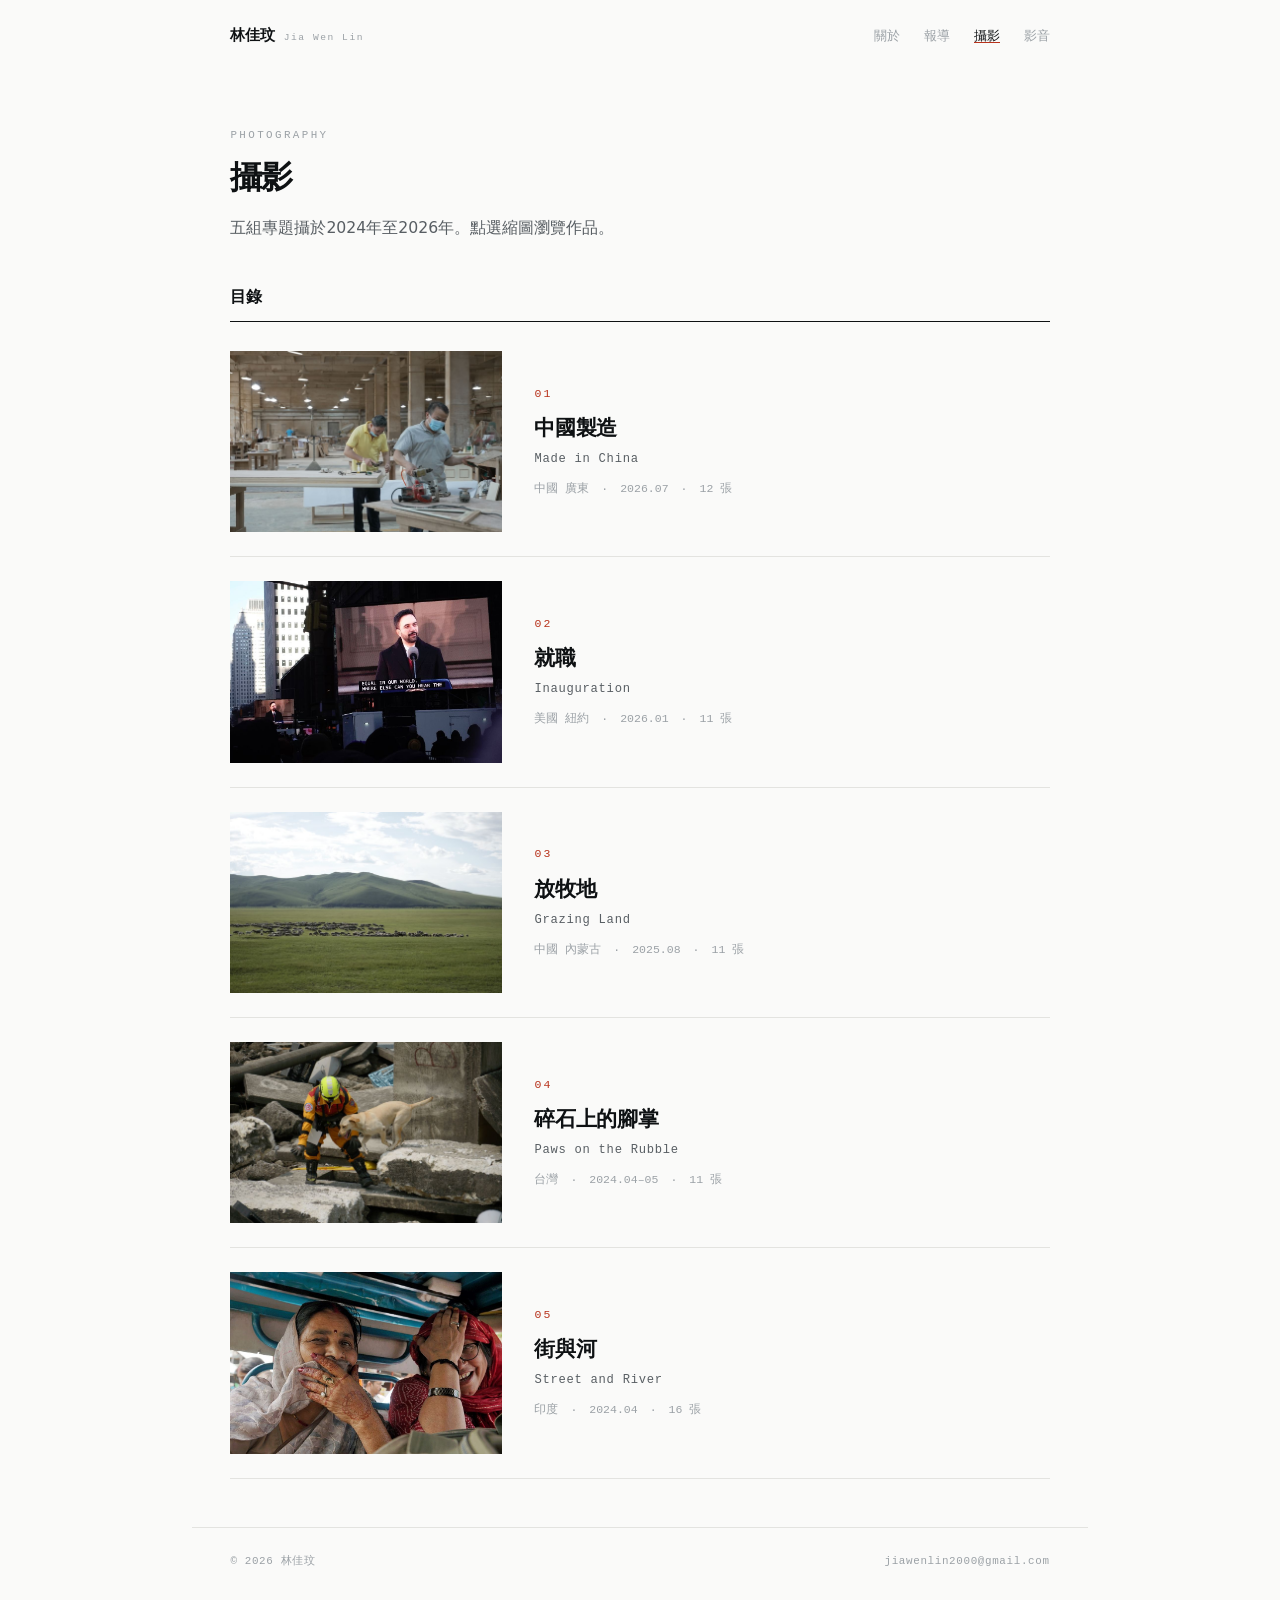
==== photography.html @ 22633266 "Add files via upload" ====
<!doctype html>
<html lang="zh-Hant">
<head>
<meta charset="utf-8">
<meta name="viewport" content="width=device-width,initial-scale=1">
<title>攝影｜林佳玟</title>
<meta name="description" content="林佳玟平面攝影作品集：五組紀實專題，攝於 2024 年至 2026 年。">
<link rel="stylesheet" href="assets/style.css">
</head>
<body>
<a class="skip" href="#main">跳到主要內容</a>

<nav class="nav">
  <a class="brand" href="index.html">林佳玟<span>Jia Wen Lin</span></a>
  <ul>
    <li><a href="index.html">關於</a></li>
    <li><a href="reporting.html">報導</a></li>
    <li><a href="photography.html" aria-current="page">攝影</a></li>
    <li><a href="video.html">影音</a></li>
  </ul>
</nav>

<main id="main" class="wrap">
  <header class="card">
    <p class="role">Photography</p>
    <h1 class="sub-page">攝影</h1>
    <p class="say narrow">五組專題攝於2024年至2026年。點選縮圖瀏覽作品。</p>
  </header>

  <div class="bar"><h2>目錄</h2></div>

  <div class="list">
    <a class="entry" href="reader.html?s=1">
      <span class="th"><img src="assets/img/01-02.jpg" alt="中國製造專題照片" loading="lazy" width="1100" height="825"></span>
      <span><span class="no">01</span><h3>中國製造</h3><span class="en">Made in China</span>
        <span class="mt">中國 廣東　·　2026.07　·　12 張</span></span>
    </a>
    <a class="entry" href="reader.html?s=2">
      <span class="th"><img src="assets/img/02-01.jpg" alt="就職專題照片" loading="lazy" width="1100" height="619"></span>
      <span><span class="no">02</span><h3>就職</h3><span class="en">Inauguration</span>
        <span class="mt">美國 紐約　·　2026.01　·　11 張</span></span>
    </a>
    <a class="entry" href="reader.html?s=3">
      <span class="th"><img src="assets/img/03-01.jpg" alt="放牧地專題照片" loading="lazy" width="1100" height="733"></span>
      <span><span class="no">03</span><h3>放牧地</h3><span class="en">Grazing Land</span>
        <span class="mt">中國 內蒙古　·　2025.08　·　11 張</span></span>
    </a>
    <a class="entry" href="reader.html?s=4">
      <span class="th"><img src="assets/img/04-02.jpg" alt="碎石上的腳掌專題照片" loading="lazy" width="1100" height="733"></span>
      <span><span class="no">04</span><h3>碎石上的腳掌</h3><span class="en">Paws on the Rubble</span>
        <span class="mt">台灣　·　2024.04–05　·　11 張</span></span>
    </a>
    <a class="entry" href="reader.html?s=5">
      <span class="th"><img src="assets/img/05-08.jpg" alt="街與河專題照片" loading="lazy" width="1100" height="619"></span>
      <span><span class="no">05</span><h3>街與河</h3><span class="en">Street and River</span>
        <span class="mt">印度　·　2024.04　·　16 張</span></span>
    </a>
  </div>
</main>

<footer class="foot">
  <span>© 2026 林佳玟</span>
  <a class="r" href="mailto:jiawenlin2000@gmail.com">jiawenlin2000@gmail.com</a>
</footer>
</body>
</html>
---- assets/style.css ----
/* ══════════════════════════════════════════════════════════
   林佳玟 個人網站｜全站樣式
   配色與字體沿用《平面攝影作品集》PDF
   磚紅只用在三處：系列編號、獎項標記、當前導覽項底線
   ══════════════════════════════════════════════════════════ */

:root{
  --paper:#FAFAF9; --ink:#0E1113; --ink2:#585E63; --ink3:#9BA1A6;
  --rule:#E3E3E0; --mark:#B8331C; --stage:#EDECE9;
  --mono:ui-monospace,SFMono-Regular,Menlo,"Roboto Mono",monospace;
  --sans:"PingFang TC","Noto Sans TC","Hiragino Sans TC","Microsoft JhengHei",system-ui,sans-serif;
}
@media (prefers-color-scheme:dark){
  :root:not([data-theme="light"]){
    --paper:#0C0D0E; --ink:#F0F0EE; --ink2:#A7ADB2; --ink3:#6E747A;
    --rule:#24262A; --mark:#E0664C; --stage:#161819;
  }
}
:root[data-theme="dark"]{
  --paper:#0C0D0E; --ink:#F0F0EE; --ink2:#A7ADB2; --ink3:#6E747A;
  --rule:#24262A; --mark:#E0664C; --stage:#161819;
}

*{box-sizing:border-box;}
html{-webkit-text-size-adjust:100%;}
body{
  margin:0;background:var(--paper);color:var(--ink);
  font-family:var(--sans);line-height:1.8;
  -webkit-font-smoothing:antialiased;text-rendering:optimizeLegibility;
}
img{display:block;max-width:100%;}
a{color:inherit;text-decoration:none;}
:focus-visible{outline:2px solid var(--mark);outline-offset:2px;}

.wrap{max-width:56rem;margin:0 auto;padding:0 2.4rem;}
.skip{position:absolute;left:-9999px;}
.skip:focus{left:1rem;top:1rem;background:var(--paper);padding:.5rem .8rem;
  border:1px solid var(--ink);z-index:50;}

/* ── 導覽 ─────────────────────────────────── */
.nav{display:flex;align-items:baseline;width:100%;max-width:56rem;margin:0 auto;padding:1.4rem 2.4rem;}
.nav.wide{max-width:72rem;}
.nav .brand{font-weight:700;font-size:.92rem;letter-spacing:-.01em;}
.nav .brand span{font-family:var(--mono);font-size:.6rem;font-weight:400;
  letter-spacing:.16em;color:var(--ink3);margin-left:.55rem;}
.nav ul{display:flex;gap:1.5rem;list-style:none;margin:0 0 0 auto;padding:0;
  font-size:.84rem;color:var(--ink3);}
.nav a:hover{color:var(--ink);}
.nav [aria-current="page"]{color:var(--ink);box-shadow:inset 0 -1px 0 var(--mark);}

/* ── 頁首名片 ─────────────────────────────── */
.card{padding:3.4rem 0 2.4rem;}
.card .role{font-family:var(--mono);font-size:.68rem;letter-spacing:.22em;
  text-transform:uppercase;color:var(--ink3);margin:0 0 .9rem;}
.card h1{font-size:clamp(2.2rem,5.4vw,3rem);font-weight:800;
  letter-spacing:-.03em;line-height:1.1;margin:0 0 1.1rem;}
.card .en-name{font-family:var(--mono);font-size:.74rem;font-weight:400;
  letter-spacing:.2em;text-transform:uppercase;color:var(--ink3);
  margin-left:.9rem;white-space:nowrap;}
.card h1.sub-page{font-size:2rem;}
.card .say{max-width:32rem;font-size:.98rem;color:var(--ink2);line-height:2.05;margin:0;}
.card .say.narrow{max-width:26rem;}
.card .ct{font-family:var(--mono);font-size:.74rem;letter-spacing:.06em;
  color:var(--ink2);margin:1.4rem 0 0;}
.card .ct a{margin-right:1.8rem;}
.card .ct a:hover{color:var(--ink);box-shadow:inset 0 -1px 0 var(--rule);}

/* ── 抬頭：文字壓在墨黑實線上（全站唯一一種） ── */
.bar{display:flex;align-items:baseline;gap:1rem;
  padding-bottom:.6rem;border-bottom:1px solid var(--ink);margin:0 0 .3rem;}
.bar.grp{margin-top:2.4rem;}
.bar h2{font-size:1rem;font-weight:800;margin:0;letter-spacing:-.01em;}
.bar .sub{font-family:var(--mono);font-size:.7rem;color:var(--ink3);letter-spacing:.06em;}

/* ── 兩欄資料列（經歷／獎項） ───────────────── */
.blk{margin:0 0 2.4rem;}
.blk .row{display:grid;grid-template-columns:9rem 1fr;gap:0 1.4rem;
  padding:.75rem 0;border-bottom:1px solid var(--rule);align-items:baseline;}
.blk .row:last-child{border-bottom:none;}
.blk .when{font-family:var(--mono);font-size:.68rem;color:var(--ink3);
  font-variant-numeric:tabular-nums;}
.blk .what{font-size:.9rem;line-height:1.7;}
.blk .what small{display:block;font-size:.74rem;color:var(--ink2);
  font-family:var(--mono);margin-top:.1rem;}
.blk .what a:hover{text-decoration:underline;
  text-underline-offset:.25em;text-decoration-thickness:1px;}

/* ── 作品表（報導／影音） ─────────────────── */
.works{margin:0 0 1rem;}
.work{display:grid;grid-template-columns:3.6rem 1fr 10.5rem 1.2rem;
  gap:0 1.1rem;padding:.85rem 0;border-bottom:1px solid var(--rule);align-items:baseline;}
.works .work:last-child{border-bottom:none;}
.work .yr{font-family:var(--mono);font-size:.7rem;color:var(--ink3);
  font-variant-numeric:tabular-nums;}
.work .ti{font-size:.92rem;font-weight:600;line-height:1.6;}
/* 底線貼合文字長度，不會撐滿整欄；.aw 是 inline-block，不會被連帶畫線 */
.work a.ti:hover,.vwork:hover .ti{text-decoration:underline;
  text-underline-offset:.3em;text-decoration-thickness:1px;}
.work .aw{display:inline-block;font-family:var(--mono);font-size:.6rem;
  letter-spacing:.06em;color:var(--mark);margin-left:.5rem;white-space:nowrap;}
.work .md{font-family:var(--mono);font-size:.68rem;color:var(--ink2);}
.work .ar{font-family:var(--mono);font-size:.78rem;color:var(--ink3);text-align:right;}
.work:hover .ar{color:var(--ink);}

/* ── 影音：縮圖列 ─────────────────────────── */
.vwork{display:grid;grid-template-columns:11rem 1fr 10.5rem 1.2rem;
  gap:0 1.4rem;padding:1.1rem 0;border-bottom:1px solid var(--rule);align-items:center;}
.works .vwork:last-child{border-bottom:none;}
/* 縮圖等高靠左；目前五張都是 16:9，換成其他比例也不會參差 */
.vthumb{height:4.6rem;display:flex;align-items:center;}
.vthumb img{height:100%;width:auto;max-width:100%;object-fit:contain;
  transition:opacity .3s;}
.vwork:hover .vthumb img{opacity:.82;}
.vmain .yr{display:block;font-family:var(--mono);font-size:.7rem;color:var(--ink3);
  font-variant-numeric:tabular-nums;margin-bottom:.15rem;}
.vmain .ti{display:block;font-size:.92rem;font-weight:600;line-height:1.6;}
.vwork .md{font-family:var(--mono);font-size:.68rem;color:var(--ink2);}
.vwork .ar{font-family:var(--mono);font-size:.78rem;color:var(--ink3);text-align:right;}
.vwork:hover .ar{color:var(--ink);}
.vwork .aw{display:inline-block;font-family:var(--mono);font-size:.6rem;
  letter-spacing:.06em;color:var(--mark);margin-left:.5rem;white-space:nowrap;}

/* ── 攝影目錄 ─────────────────────────────── */
.list{margin:0 0 3rem;}
.entry{display:grid;grid-template-columns:17rem 1fr;gap:0 2rem;
  padding:1.5rem 0;border-bottom:1px solid var(--rule);align-items:center;}
.entry .th{aspect-ratio:3/2;overflow:hidden;background:var(--rule);}
.entry .th img{width:100%;height:100%;object-fit:cover;
  transition:transform .5s cubic-bezier(.2,.6,.2,1);}
.entry:hover .th img{transform:scale(1.03);}
.entry .no{display:block;font-family:var(--mono);font-size:.72rem;letter-spacing:.2em;
  color:var(--mark);margin:0 0 .35rem;}
.entry h3{font-size:1.3rem;font-weight:800;margin:0 0 .1rem;letter-spacing:-.015em;}
.entry .en{display:block;font-family:var(--mono);font-size:.76rem;letter-spacing:.06em;
  color:var(--ink2);margin:0 0 .5rem;}
.entry .mt{display:block;font-family:var(--mono);font-size:.72rem;color:var(--ink3);margin:0;
  font-variant-numeric:tabular-nums;}

/* ── 頁尾 ─────────────────────────────────── */
.foot{max-width:56rem;margin:2rem auto 0;padding:1.5rem 2.4rem 2.4rem;
  border-top:1px solid var(--rule);display:flex;flex-wrap:wrap;gap:.4rem 1.6rem;
  font-family:var(--mono);font-size:.68rem;letter-spacing:.06em;color:var(--ink3);}
.foot .r{margin-left:auto;}
.foot a:hover{color:var(--ink);}

/* ══════════════════════════════════════════
   攝影閱讀器
   ══════════════════════════════════════════ */
.reader-body{display:flex;flex-direction:column;height:100vh;height:100dvh;overflow:hidden;}
.rtop{max-width:72rem;width:100%;margin:0 auto;padding:.9rem 2.4rem 0;
  font-family:var(--mono);font-size:.72rem;letter-spacing:.08em;color:var(--ink3);}
.rtop a:hover{color:var(--ink);}

.stage{flex:1;min-height:0;display:flex;align-items:center;justify-content:center;
  gap:1.4rem;padding:1rem 2rem;background:var(--stage);position:relative;}
.arrow{width:2.3rem;height:2.3rem;flex:0 0 auto;border:1px solid var(--rule);
  background:var(--paper);color:var(--ink3);cursor:pointer;
  display:flex;align-items:center;justify-content:center;
  font-family:var(--mono);font-size:.9rem;line-height:1;padding:0;
  transition:border-color .2s,color .2s;}
.arrow:hover:not(:disabled){border-color:var(--ink);color:var(--ink);}
.arrow:disabled{opacity:.3;cursor:default;}

/* A4 直式紙頁：高度綁定舞台，永遠不需要捲動 */
.sheet{height:100%;aspect-ratio:210/297;flex:0 1 auto;position:relative;
  background:#FAFAF9;border:1px solid rgba(0,0,0,.12);
  box-shadow:0 1px 6px rgba(0,0,0,.18);overflow:hidden;
  /* 紙頁固定淺色：深色模式下若跟著反轉，紙上的文字會消失 */
  --paper:#FAFAF9; --ink:#0E1113; --ink2:#585E63; --ink3:#9BA1A6;
  --rule:#E3E3E0; --mark:#B8331C;}
.sheet figure{position:absolute;margin:0;}
.sheet figure img{width:100%;height:100%;object-fit:cover;}

/* 點擊左右半邊翻頁 */
.zone{position:absolute;top:0;bottom:0;width:34%;cursor:pointer;
  background:none;border:0;padding:0;z-index:2;}
.zone.prev{left:0;}
.zone.next{right:0;}

/* 底部橫列 */
.rbar{max-width:72rem;width:100%;margin:0 auto;padding:.55rem 2.4rem .5rem;
  display:flex;align-items:baseline;gap:1rem;
  font-family:var(--mono);font-size:.7rem;letter-spacing:.06em;color:var(--ink3);}
.rbar .sn{color:var(--mark);}
.rbar .st{color:var(--ink);font-weight:700;}
.rbar .pn{margin-left:auto;font-variant-numeric:tabular-nums;color:var(--ink2);}
.prog{max-width:72rem;width:100%;margin:0 auto;padding:0 2.4rem 1.1rem;}
.prog .track{height:1px;background:var(--rule);position:relative;}
.prog .track i{position:absolute;left:0;top:0;height:1px;background:var(--ink);
  transition:width .3s cubic-bezier(.2,.6,.2,1);}

/* ── 手機：900px 以下 ─────────────────────── */
@media (max-width:900px){
  .wrap,.nav,.foot{padding-left:1.4rem;padding-right:1.4rem;}
  .nav{padding-top:1.1rem;padding-bottom:1.1rem;}
  .nav ul{gap:1rem;font-size:.8rem;}
  .nav .brand span{display:none;}
  .card{padding:2.4rem 0 1.8rem;}
  .card .ct a{display:block;margin:0;}
  .blk .row{grid-template-columns:1fr;gap:.1rem;}
  .work{grid-template-columns:3.4rem 1fr;gap:.15rem 1rem;}
  .work .yr{grid-column:1;grid-row:1;}
  .work .ti{grid-column:1 / -1;grid-row:2;}
  .work .md,.work .ar{display:none;}
  .entry{grid-template-columns:1fr;gap:.8rem;}
  .vwork{grid-template-columns:1fr;gap:.7rem;}
  .vwork .md,.vwork .ar{display:none;}
  .vthumb{height:auto;}
  .vthumb img{height:auto;width:100%;max-width:14rem;}
  .rtop,.rbar,.prog{padding-left:1.4rem;padding-right:1.4rem;}
  .stage{padding:.7rem .8rem;gap:.5rem;}
  .arrow{width:1.9rem;height:1.9rem;font-size:.75rem;}
  .rbar{font-size:.62rem;gap:.6rem;}
  .rbar .pl{display:none;}
}
@media (max-width:900px) and (orientation:portrait){
  /* 直向手機以寬度決定紙頁尺寸，A4 比例才不會撐破畫面 */
  .sheet{flex:1 1 auto;height:auto;width:auto;}
}
@media (max-width:420px){
  .nav ul{gap:.8rem;font-size:.76rem;}
}

/* 尊重「減少動態效果」設定 */
@media (prefers-reduced-motion:reduce){
  *{transition:none !important;}
}

/* 列印：只印文字頁 */
@media print{
  .nav,.foot,.stage,.rbar,.prog,.rtop{display:none;}
}
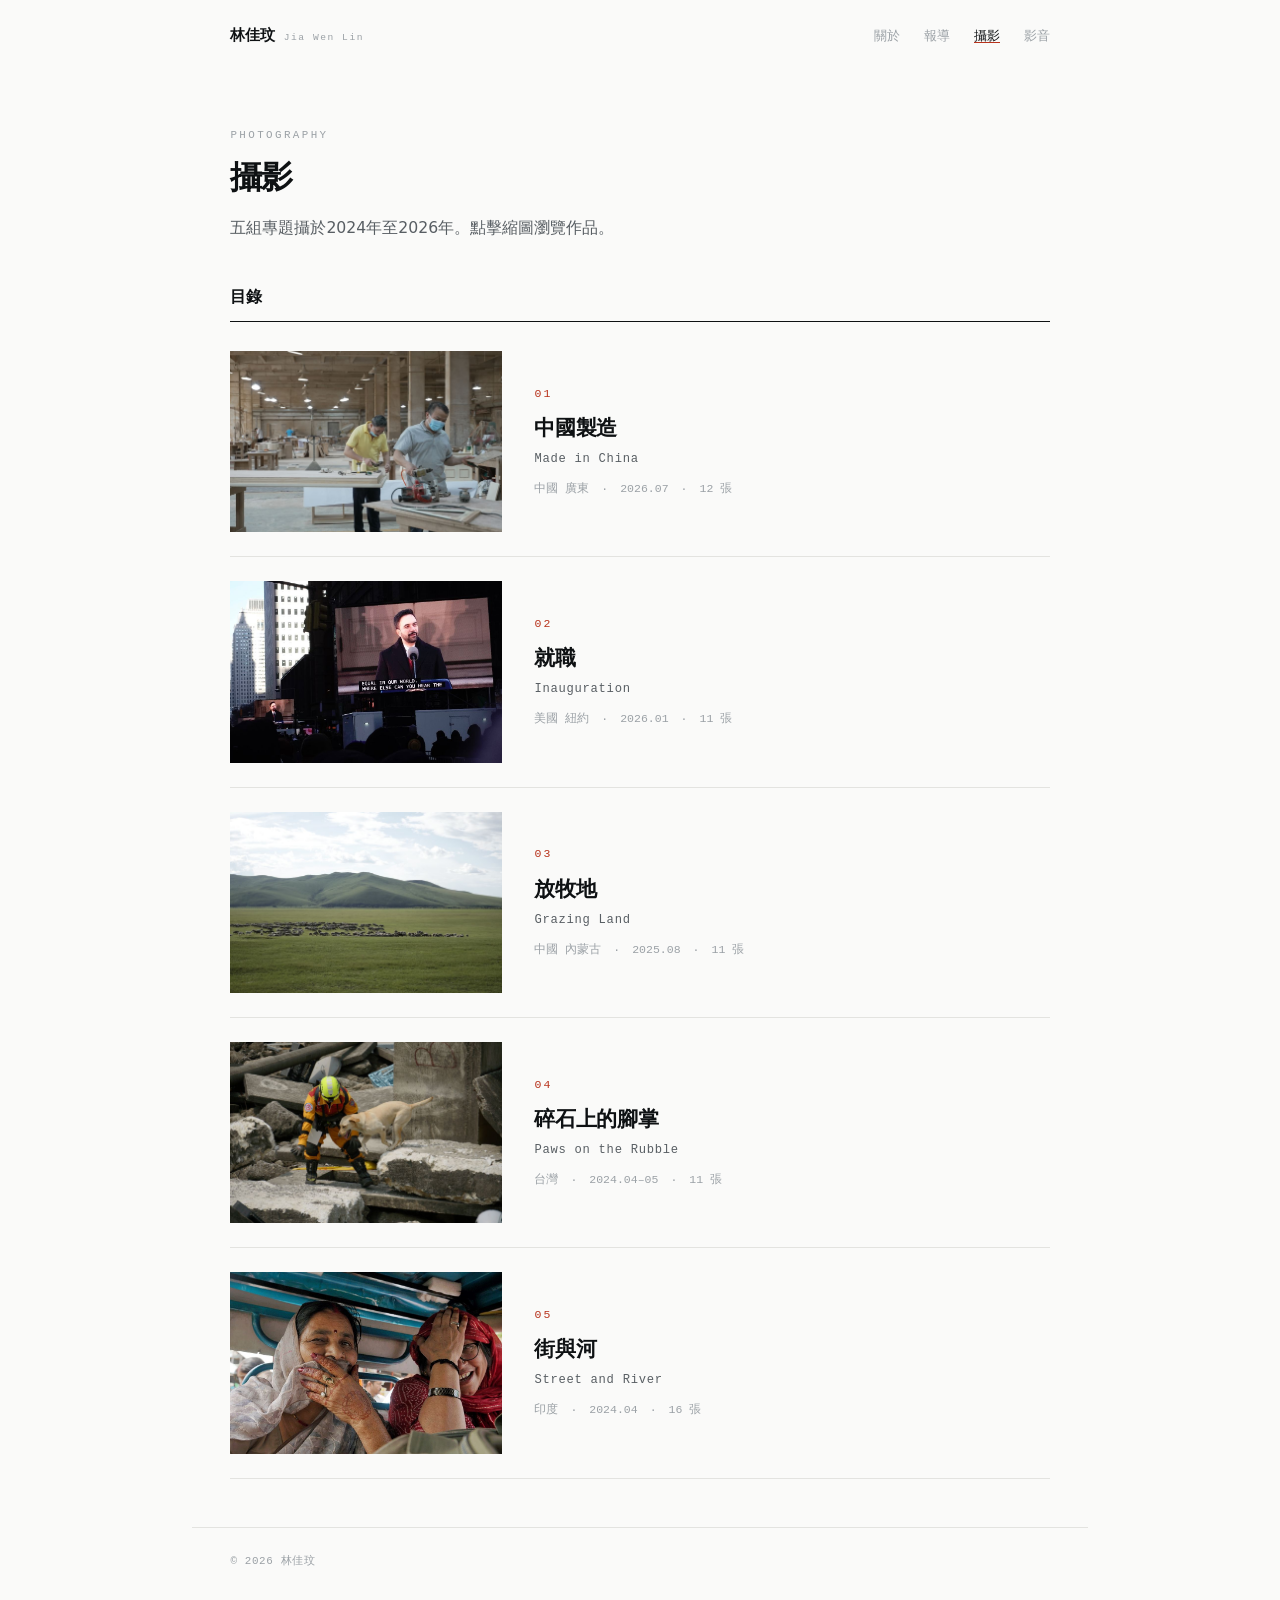
==== commit cea2ef40: "Add files via upload" ====
--- a/photography.html
+++ b/photography.html
@@ -4,7 +4,13 @@
 <meta charset="utf-8">
 <meta name="viewport" content="width=device-width,initial-scale=1">
 <title>攝影｜林佳玟</title>
-<meta name="description" content="林佳玟平面攝影作品集：五組紀實專題，攝於 2024 年至 2026 年。">
+<meta name="description" content="報導 × 攝影 × 影音">
+<meta property="og:type" content="website">
+<meta property="og:title" content="攝影｜林佳玟">
+<meta property="og:description" content="報導 × 攝影 × 影音">
+<link rel="icon" href="assets/favicon.svg" type="image/svg+xml">
+<link rel="icon" href="assets/favicon-32.png" sizes="32x32">
+<link rel="apple-touch-icon" href="assets/apple-touch-icon.png">
 <link rel="stylesheet" href="assets/style.css">
 </head>
 <body>
@@ -24,7 +30,7 @@
   <header class="card">
     <p class="role">Photography</p>
     <h1 class="sub-page">攝影</h1>
-    <p class="say narrow">五組專題攝於2024年至2026年。點選縮圖瀏覽作品。</p>
+    <p class="say narrow">五組專題攝於2024年至2026年。點擊縮圖瀏覽作品。</p>
   </header>
 
   <div class="bar"><h2>目錄</h2></div>
@@ -60,7 +66,6 @@
 
 <footer class="foot">
   <span>© 2026 林佳玟</span>
-  <a class="r" href="mailto:jiawenlin2000@gmail.com">jiawenlin2000@gmail.com</a>
 </footer>
 </body>
 </html>
--- a/assets/style.css
+++ b/assets/style.css
@@ -140,8 +140,6 @@
 .foot{max-width:56rem;margin:2rem auto 0;padding:1.5rem 2.4rem 2.4rem;
   border-top:1px solid var(--rule);display:flex;flex-wrap:wrap;gap:.4rem 1.6rem;
   font-family:var(--mono);font-size:.68rem;letter-spacing:.06em;color:var(--ink3);}
-.foot .r{margin-left:auto;}
-.foot a:hover{color:var(--ink);}
 
 /* ══════════════════════════════════════════
    攝影閱讀器
@@ -193,8 +191,9 @@
 @media (max-width:900px){
   .wrap,.nav,.foot{padding-left:1.4rem;padding-right:1.4rem;}
   .nav{padding-top:1.1rem;padding-bottom:1.1rem;}
-  .nav ul{gap:1rem;font-size:.8rem;}
-  .nav .brand span{display:none;}
+  .nav ul{gap:.9rem;font-size:.8rem;}
+  .nav .brand{font-size:.86rem;}
+  .nav .brand span{font-size:.52rem;letter-spacing:.1em;margin-left:.4rem;}
   .card{padding:2.4rem 0 1.8rem;}
   .card .ct a{display:block;margin:0;}
   .blk .row{grid-template-columns:1fr;gap:.1rem;}
@@ -206,7 +205,7 @@
   .vwork{grid-template-columns:1fr;gap:.7rem;}
   .vwork .md,.vwork .ar{display:none;}
   .vthumb{height:auto;}
-  .vthumb img{height:auto;width:100%;max-width:14rem;}
+  .vthumb img{height:auto;width:100%;max-width:none;}
   .rtop,.rbar,.prog{padding-left:1.4rem;padding-right:1.4rem;}
   .stage{padding:.7rem .8rem;gap:.5rem;}
   .arrow{width:1.9rem;height:1.9rem;font-size:.75rem;}
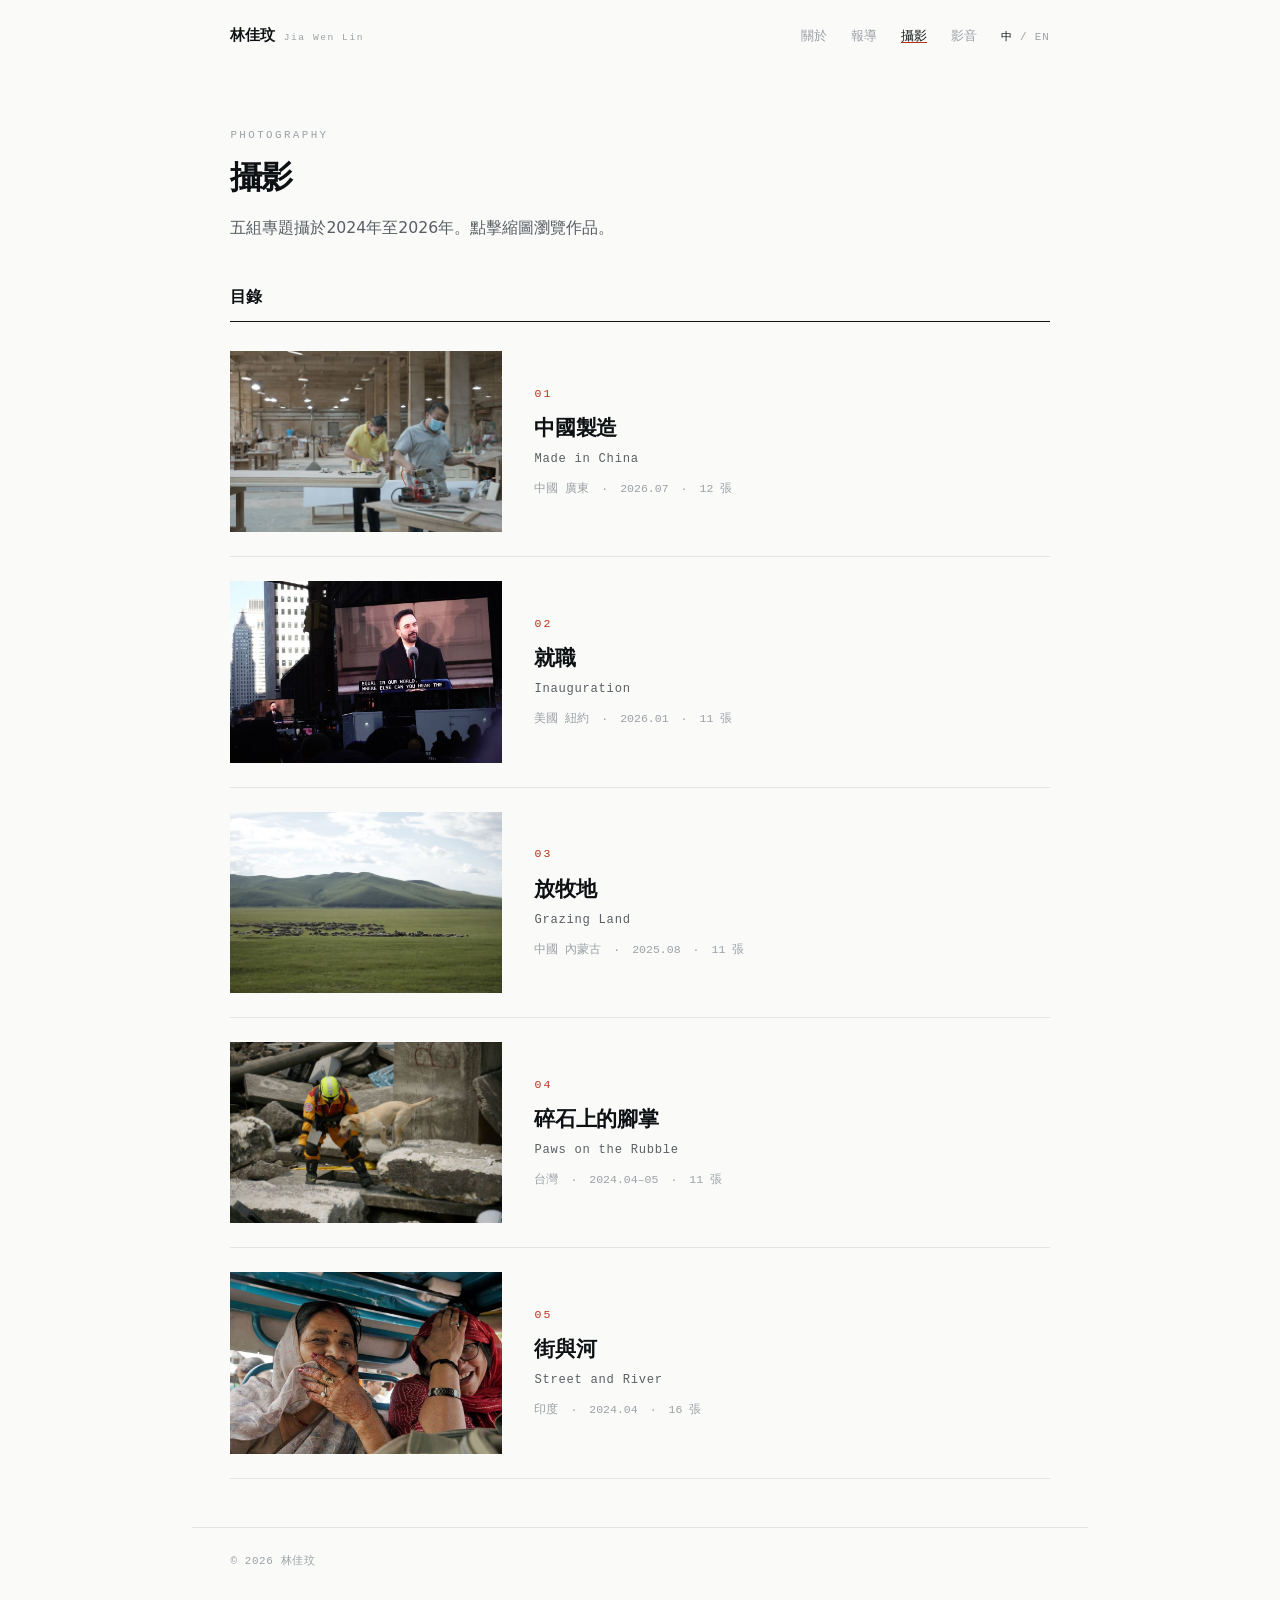
==== commit d92dd6d8: "Add files via upload" ====
--- a/photography.html
+++ b/photography.html
@@ -24,6 +24,7 @@
     <li><a href="photography.html" aria-current="page">攝影</a></li>
     <li><a href="video.html">影音</a></li>
   </ul>
+  <p class="lang"><b>中</b> / <a href="en/photography.html" lang="en" hreflang="en" aria-label="English version">EN</a></p>
 </nav>
 
 <main id="main" class="wrap">
--- a/assets/style.css
+++ b/assets/style.css
@@ -45,8 +45,26 @@
   letter-spacing:.16em;color:var(--ink3);margin-left:.55rem;}
 .nav ul{display:flex;gap:1.5rem;list-style:none;margin:0 0 0 auto;padding:0;
   font-size:.84rem;color:var(--ink3);}
+.nav li{white-space:nowrap;}
 .nav a:hover{color:var(--ink);}
 .nav [aria-current="page"]{color:var(--ink);box-shadow:inset 0 -1px 0 var(--mark);}
+
+/* ── 語言切換：中 / EN，當前語言墨黑、另一個弱化灰 ── */
+.nav .lang{margin:0 0 0 1.5rem;font-family:var(--mono);font-size:.68rem;
+  letter-spacing:.08em;color:var(--ink3);white-space:nowrap;}
+.nav .lang b{font-weight:400;color:var(--ink);}
+
+/* ── 英文版（site/en/）：拉丁字體優先，行距收緊 ── */
+html[lang="en"]{
+  --sans:system-ui,-apple-system,"Helvetica Neue",Arial,"PingFang TC","Noto Sans TC","Microsoft JhengHei",sans-serif;
+}
+html[lang="en"] .card .say{line-height:1.8;max-width:34rem;}
+html[lang="en"] .card .say.narrow{max-width:30rem;}
+/* 英文獎項標記較長：獨立一行並允許換行，手機才不會撐破版面 */
+html[lang="en"] .work .aw,html[lang="en"] .vwork .aw{display:block;margin-left:0;white-space:normal;}
+/* 中文原題下方的英文小字 */
+.tr{display:block;font-size:.76rem;font-weight:400;color:var(--ink2);
+  line-height:1.55;margin-top:.2rem;}
 
 /* ── 頁首名片 ─────────────────────────────── */
 .card{padding:3.4rem 0 2.4rem;}
@@ -216,8 +234,19 @@
   /* 直向手機以寬度決定紙頁尺寸，A4 比例才不會撐破畫面 */
   .sheet{flex:1 1 auto;height:auto;width:auto;}
 }
+@media (max-width:900px){
+  .nav .lang{margin-left:.9rem;font-size:.62rem;}
+}
+@media (max-width:560px){
+  /* 英文導覽較長：語言切換留在第一列右側，四項導覽換到第二列 */
+  html[lang="en"] .nav{flex-wrap:wrap;row-gap:.5rem;}
+  html[lang="en"] .nav .lang{order:2;margin-left:auto;}
+  html[lang="en"] .nav ul{order:3;flex-basis:100%;margin-left:0;gap:1.1rem;}
+}
 @media (max-width:420px){
   .nav ul{gap:.8rem;font-size:.76rem;}
+  /* 窄螢幕加了語言切換後排不下：中文版收起品牌旁的英文名 */
+  html[lang="zh-Hant"] .nav .brand span{display:none;}
 }
 
 /* 尊重「減少動態效果」設定 */
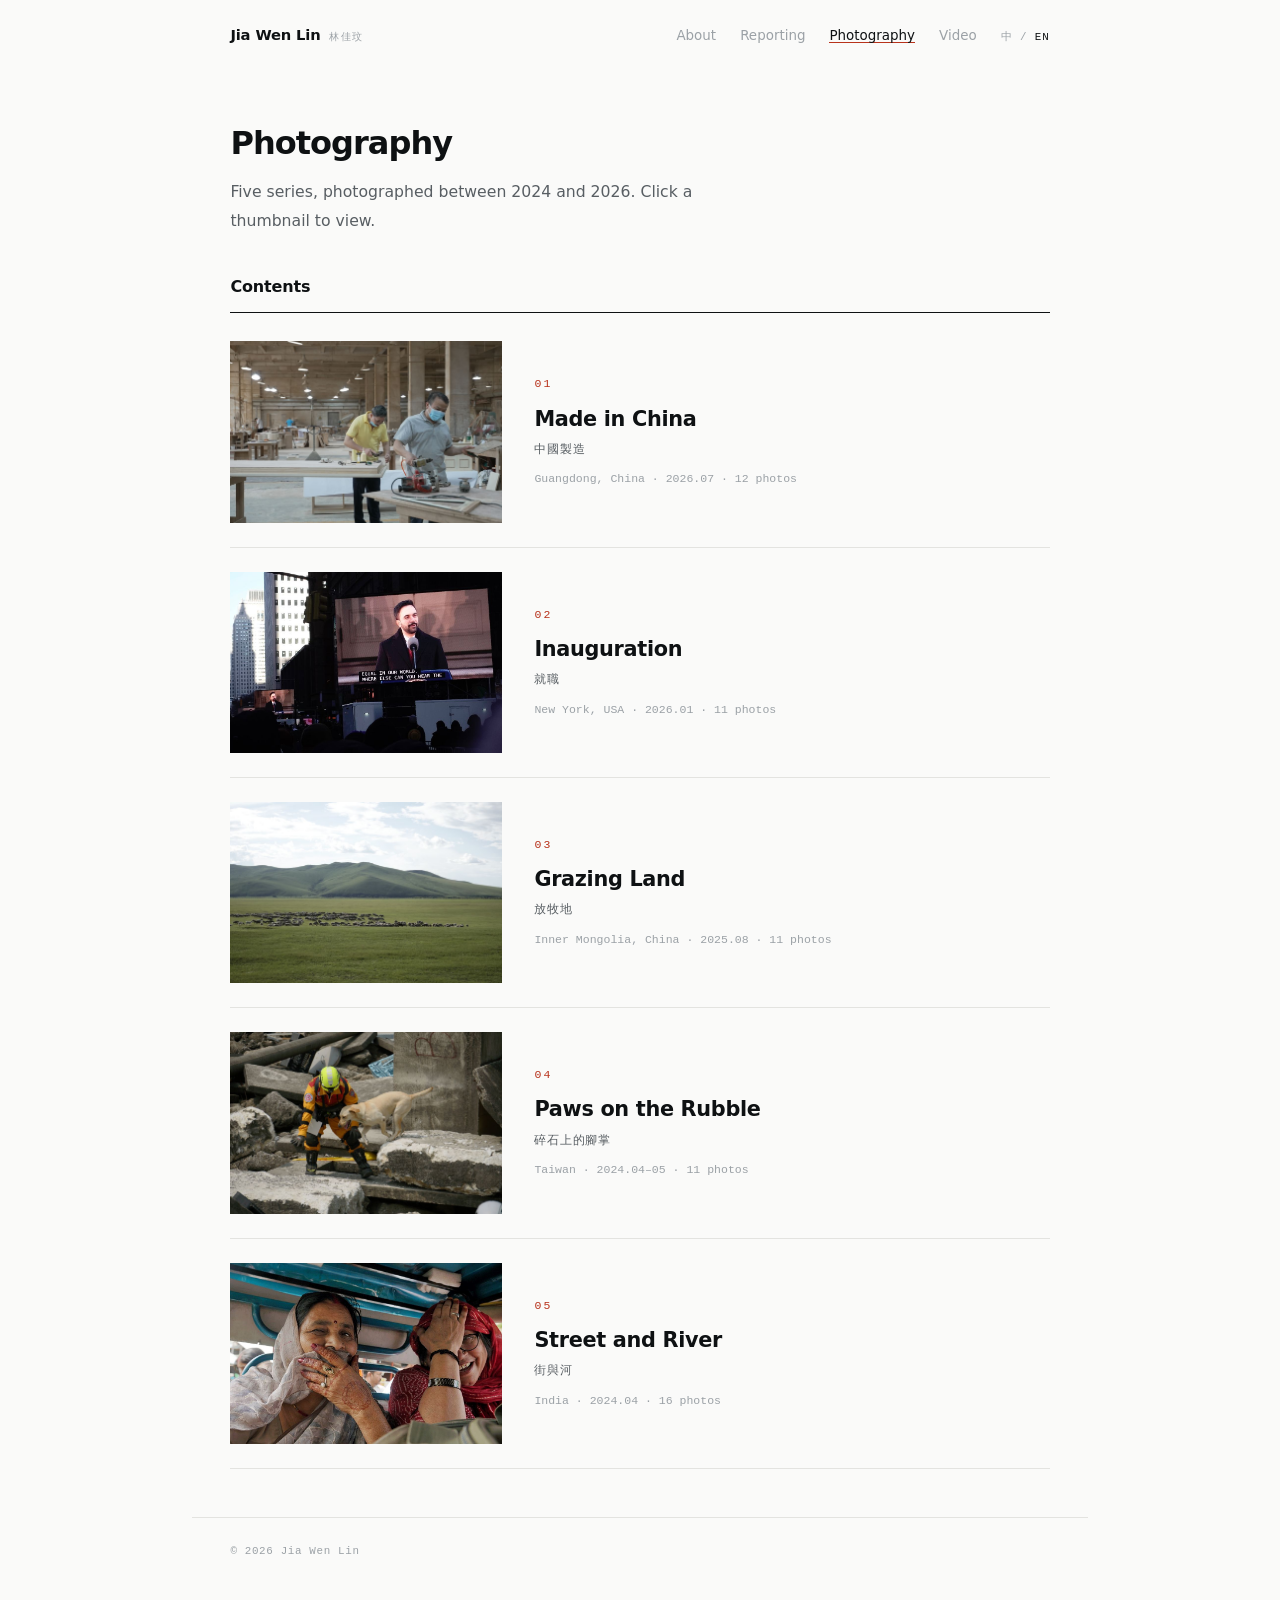
==== commit 651037d3: "Add files via upload" ====
--- a/photography.html
+++ b/photography.html
@@ -1,72 +1,71 @@
 <!doctype html>
-<html lang="zh-Hant">
+<html lang="en">
 <head>
 <meta charset="utf-8">
 <meta name="viewport" content="width=device-width,initial-scale=1">
-<title>攝影｜林佳玟</title>
-<meta name="description" content="報導 × 攝影 × 影音">
+<title>Photography | Jia Wen Lin</title>
+<meta name="description" content="Reporting × Photography × Video">
 <meta property="og:type" content="website">
-<meta property="og:title" content="攝影｜林佳玟">
-<meta property="og:description" content="報導 × 攝影 × 影音">
-<link rel="icon" href="assets/favicon.svg" type="image/svg+xml">
-<link rel="icon" href="assets/favicon-32.png" sizes="32x32">
-<link rel="apple-touch-icon" href="assets/apple-touch-icon.png">
-<link rel="stylesheet" href="assets/style.css">
+<meta property="og:title" content="Photography | Jia Wen Lin">
+<meta property="og:description" content="Reporting × Photography × Video">
+<link rel="icon" href="../assets/favicon.svg" type="image/svg+xml">
+<link rel="icon" href="../assets/favicon-32.png" sizes="32x32">
+<link rel="apple-touch-icon" href="../assets/apple-touch-icon.png">
+<link rel="stylesheet" href="../assets/style.css">
 </head>
 <body>
-<a class="skip" href="#main">跳到主要內容</a>
+<a class="skip" href="#main">Skip to main content</a>
 
 <nav class="nav">
-  <a class="brand" href="index.html">林佳玟<span>Jia Wen Lin</span></a>
+  <a class="brand" href="index.html">Jia Wen Lin<span lang="zh-Hant">林佳玟</span></a>
   <ul>
-    <li><a href="index.html">關於</a></li>
-    <li><a href="reporting.html">報導</a></li>
-    <li><a href="photography.html" aria-current="page">攝影</a></li>
-    <li><a href="video.html">影音</a></li>
+    <li><a href="index.html">About</a></li>
+    <li><a href="reporting.html">Reporting</a></li>
+    <li><a href="photography.html" aria-current="page">Photography</a></li>
+    <li><a href="video.html">Video</a></li>
   </ul>
-  <p class="lang"><b>中</b> / <a href="en/photography.html" lang="en" hreflang="en" aria-label="English version">EN</a></p>
+  <p class="lang"><a href="../photography.html" lang="zh-Hant" hreflang="zh-Hant" aria-label="中文版">中</a> / <b>EN</b></p>
 </nav>
 
 <main id="main" class="wrap">
   <header class="card">
-    <p class="role">Photography</p>
-    <h1 class="sub-page">攝影</h1>
-    <p class="say narrow">五組專題攝於2024年至2026年。點擊縮圖瀏覽作品。</p>
+    <h1 class="sub-page">Photography</h1>
+    <p class="say narrow">Five series, photographed between 2024 and 2026. Click a thumbnail to view.</p>
   </header>
 
-  <div class="bar"><h2>目錄</h2></div>
+  <div class="bar"><h2>Contents</h2></div>
 
   <div class="list">
     <a class="entry" href="reader.html?s=1">
-      <span class="th"><img src="assets/img/01-02.jpg" alt="中國製造專題照片" loading="lazy" width="1100" height="825"></span>
-      <span><span class="no">01</span><h3>中國製造</h3><span class="en">Made in China</span>
-        <span class="mt">中國 廣東　·　2026.07　·　12 張</span></span>
+      <span class="th"><img src="../assets/img/01-02.jpg" alt="Photograph from the series Made in China" loading="lazy" width="1100" height="825"></span>
+      <span><span class="no">01</span><h3>Made in China</h3><span class="en" lang="zh-Hant">中國製造</span>
+        <span class="mt">Guangdong, China · 2026.07 · 12 photos</span></span>
     </a>
     <a class="entry" href="reader.html?s=2">
-      <span class="th"><img src="assets/img/02-01.jpg" alt="就職專題照片" loading="lazy" width="1100" height="619"></span>
-      <span><span class="no">02</span><h3>就職</h3><span class="en">Inauguration</span>
-        <span class="mt">美國 紐約　·　2026.01　·　11 張</span></span>
+      <span class="th"><img src="../assets/img/02-01.jpg" alt="Photograph from the series Inauguration" loading="lazy" width="1100" height="619"></span>
+      <span><span class="no">02</span><h3>Inauguration</h3><span class="en" lang="zh-Hant">就職</span>
+        <span class="mt">New York, USA · 2026.01 · 11 photos</span></span>
     </a>
     <a class="entry" href="reader.html?s=3">
-      <span class="th"><img src="assets/img/03-01.jpg" alt="放牧地專題照片" loading="lazy" width="1100" height="733"></span>
-      <span><span class="no">03</span><h3>放牧地</h3><span class="en">Grazing Land</span>
-        <span class="mt">中國 內蒙古　·　2025.08　·　11 張</span></span>
+      <span class="th"><img src="../assets/img/03-01.jpg" alt="Photograph from the series Grazing Land" loading="lazy" width="1100" height="733"></span>
+      <span><span class="no">03</span><h3>Grazing Land</h3><span class="en" lang="zh-Hant">放牧地</span>
+        <span class="mt">Inner Mongolia, China · 2025.08 · 11 photos</span></span>
     </a>
     <a class="entry" href="reader.html?s=4">
-      <span class="th"><img src="assets/img/04-02.jpg" alt="碎石上的腳掌專題照片" loading="lazy" width="1100" height="733"></span>
-      <span><span class="no">04</span><h3>碎石上的腳掌</h3><span class="en">Paws on the Rubble</span>
-        <span class="mt">台灣　·　2024.04–05　·　11 張</span></span>
+      <span class="th"><img src="../assets/img/04-02.jpg" alt="Photograph from the series Paws on the Rubble" loading="lazy" width="1100" height="733"></span>
+      <span><span class="no">04</span><h3>Paws on the Rubble</h3><span class="en" lang="zh-Hant">碎石上的腳掌</span>
+        <span class="mt">Taiwan · 2024.04–05 · 11 photos</span></span>
     </a>
     <a class="entry" href="reader.html?s=5">
-      <span class="th"><img src="assets/img/05-08.jpg" alt="街與河專題照片" loading="lazy" width="1100" height="619"></span>
-      <span><span class="no">05</span><h3>街與河</h3><span class="en">Street and River</span>
-        <span class="mt">印度　·　2024.04　·　16 張</span></span>
+      <span class="th"><img src="../assets/img/05-08.jpg" alt="Photograph from the series Street and River" loading="lazy" width="1100" height="619"></span>
+      <span><span class="no">05</span><h3>Street and River</h3><span class="en" lang="zh-Hant">街與河</span>
+        <span class="mt">India · 2024.04 · 16 photos</span></span>
     </a>
   </div>
 </main>
 
 <footer class="foot">
-  <span>© 2026 林佳玟</span>
+  <span>© 2026 Jia Wen Lin</span>
 </footer>
 </body>
 </html>
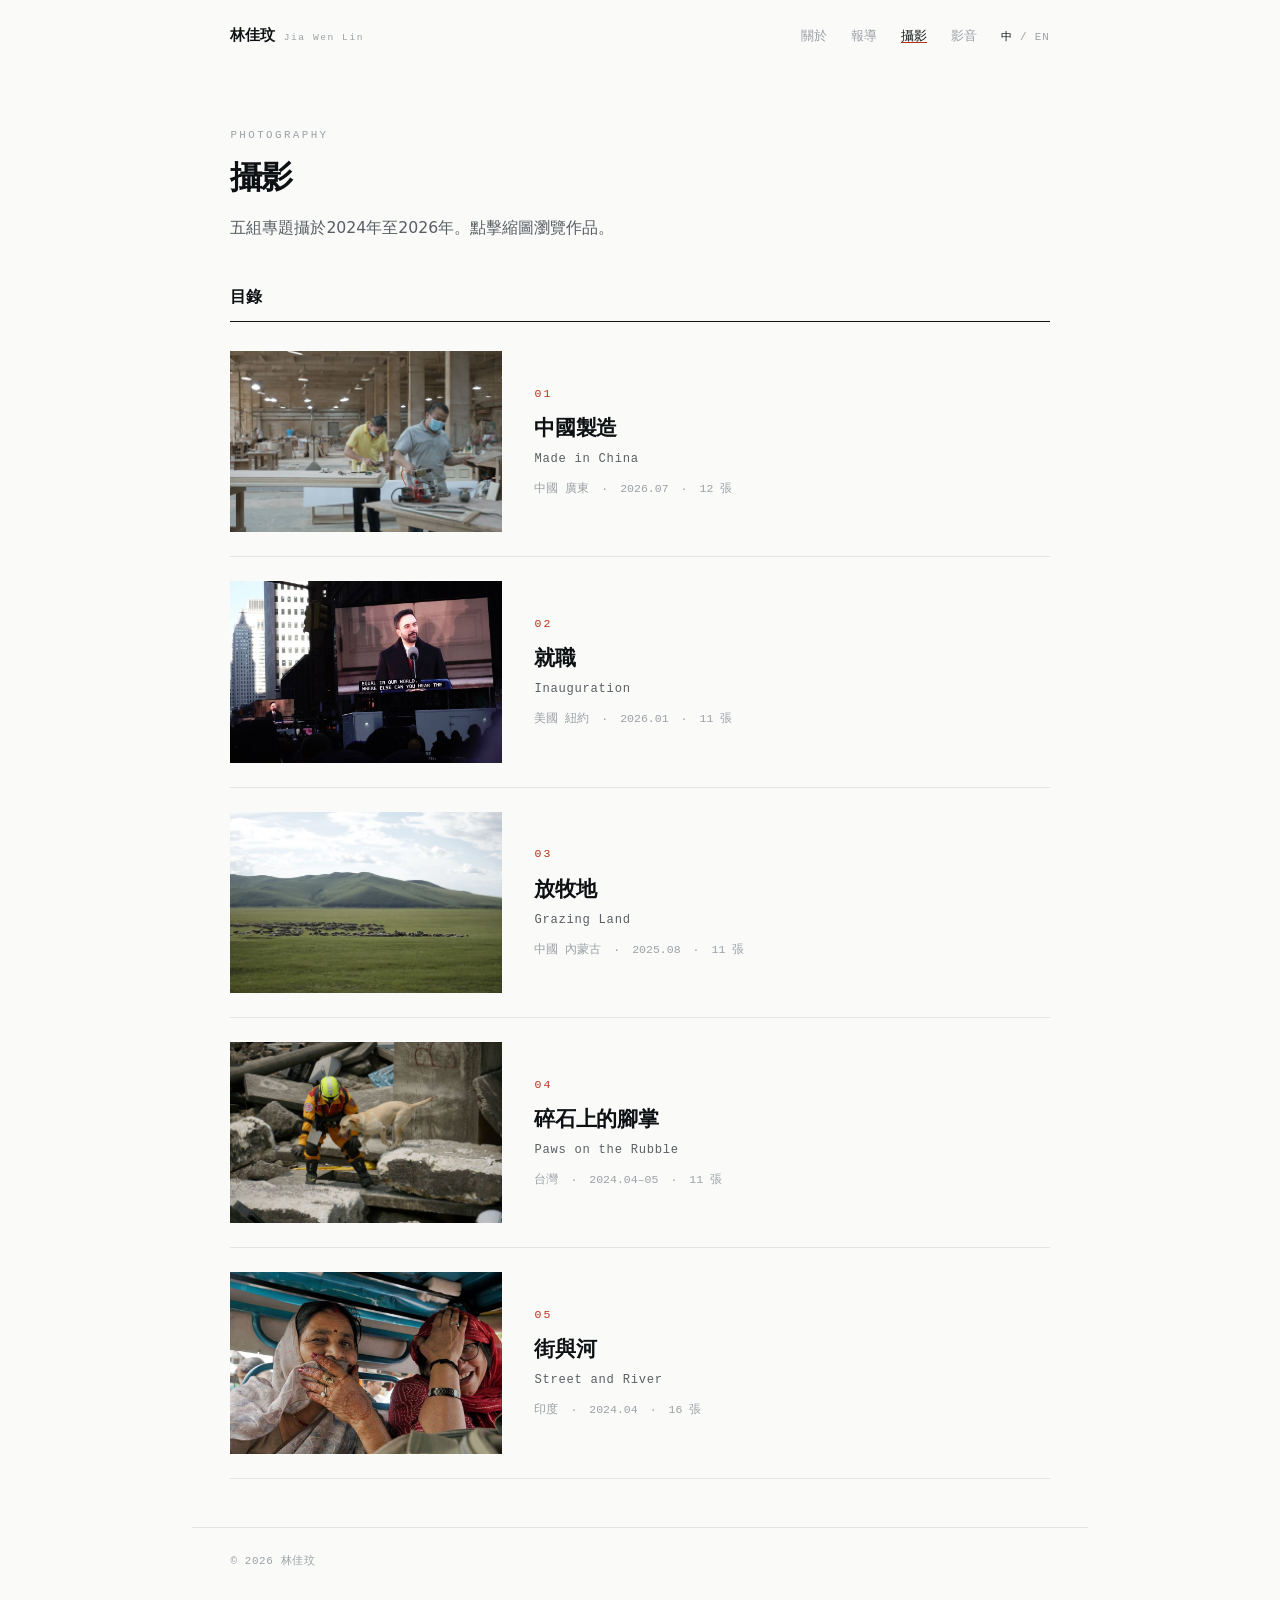
==== commit 343fbe54: "Add files via upload" ====
--- a/photography.html
+++ b/photography.html
@@ -1,71 +1,72 @@
 <!doctype html>
-<html lang="en">
+<html lang="zh-Hant">
 <head>
 <meta charset="utf-8">
 <meta name="viewport" content="width=device-width,initial-scale=1">
-<title>Photography | Jia Wen Lin</title>
-<meta name="description" content="Reporting × Photography × Video">
+<title>攝影｜林佳玟</title>
+<meta name="description" content="報導 × 攝影 × 影音">
 <meta property="og:type" content="website">
-<meta property="og:title" content="Photography | Jia Wen Lin">
-<meta property="og:description" content="Reporting × Photography × Video">
-<link rel="icon" href="../assets/favicon.svg" type="image/svg+xml">
-<link rel="icon" href="../assets/favicon-32.png" sizes="32x32">
-<link rel="apple-touch-icon" href="../assets/apple-touch-icon.png">
-<link rel="stylesheet" href="../assets/style.css">
+<meta property="og:title" content="攝影｜林佳玟">
+<meta property="og:description" content="報導 × 攝影 × 影音">
+<link rel="icon" href="assets/favicon.svg" type="image/svg+xml">
+<link rel="icon" href="assets/favicon-32.png" sizes="32x32">
+<link rel="apple-touch-icon" href="assets/apple-touch-icon.png">
+<link rel="stylesheet" href="assets/style.css">
 </head>
 <body>
-<a class="skip" href="#main">Skip to main content</a>
+<a class="skip" href="#main">跳到主要內容</a>
 
 <nav class="nav">
-  <a class="brand" href="index.html">Jia Wen Lin<span lang="zh-Hant">林佳玟</span></a>
+  <a class="brand" href="index.html">林佳玟<span>Jia Wen Lin</span></a>
   <ul>
-    <li><a href="index.html">About</a></li>
-    <li><a href="reporting.html">Reporting</a></li>
-    <li><a href="photography.html" aria-current="page">Photography</a></li>
-    <li><a href="video.html">Video</a></li>
+    <li><a href="index.html">關於</a></li>
+    <li><a href="reporting.html">報導</a></li>
+    <li><a href="photography.html" aria-current="page">攝影</a></li>
+    <li><a href="video.html">影音</a></li>
   </ul>
-  <p class="lang"><a href="../photography.html" lang="zh-Hant" hreflang="zh-Hant" aria-label="中文版">中</a> / <b>EN</b></p>
+  <p class="lang"><b>中</b> / <a href="en/photography.html" lang="en" hreflang="en" aria-label="English version">EN</a></p>
 </nav>
 
 <main id="main" class="wrap">
   <header class="card">
-    <h1 class="sub-page">Photography</h1>
-    <p class="say narrow">Five series, photographed between 2024 and 2026. Click a thumbnail to view.</p>
+    <p class="role">Photography</p>
+    <h1 class="sub-page">攝影</h1>
+    <p class="say narrow">五組專題攝於2024年至2026年。點擊縮圖瀏覽作品。</p>
   </header>
 
-  <div class="bar"><h2>Contents</h2></div>
+  <div class="bar"><h2>目錄</h2></div>
 
   <div class="list">
     <a class="entry" href="reader.html?s=1">
-      <span class="th"><img src="../assets/img/01-02.jpg" alt="Photograph from the series Made in China" loading="lazy" width="1100" height="825"></span>
-      <span><span class="no">01</span><h3>Made in China</h3><span class="en" lang="zh-Hant">中國製造</span>
-        <span class="mt">Guangdong, China · 2026.07 · 12 photos</span></span>
+      <span class="th"><img src="assets/img/01-02.jpg" alt="中國製造專題照片" loading="lazy" width="1100" height="825"></span>
+      <span><span class="no">01</span><h3>中國製造</h3><span class="en">Made in China</span>
+        <span class="mt">中國 廣東　·　2026.07　·　12 張</span></span>
     </a>
     <a class="entry" href="reader.html?s=2">
-      <span class="th"><img src="../assets/img/02-01.jpg" alt="Photograph from the series Inauguration" loading="lazy" width="1100" height="619"></span>
-      <span><span class="no">02</span><h3>Inauguration</h3><span class="en" lang="zh-Hant">就職</span>
-        <span class="mt">New York, USA · 2026.01 · 11 photos</span></span>
+      <span class="th"><img src="assets/img/02-01.jpg" alt="就職專題照片" loading="lazy" width="1100" height="619"></span>
+      <span><span class="no">02</span><h3>就職</h3><span class="en">Inauguration</span>
+        <span class="mt">美國 紐約　·　2026.01　·　11 張</span></span>
     </a>
     <a class="entry" href="reader.html?s=3">
-      <span class="th"><img src="../assets/img/03-01.jpg" alt="Photograph from the series Grazing Land" loading="lazy" width="1100" height="733"></span>
-      <span><span class="no">03</span><h3>Grazing Land</h3><span class="en" lang="zh-Hant">放牧地</span>
-        <span class="mt">Inner Mongolia, China · 2025.08 · 11 photos</span></span>
+      <span class="th"><img src="assets/img/03-01.jpg" alt="放牧地專題照片" loading="lazy" width="1100" height="733"></span>
+      <span><span class="no">03</span><h3>放牧地</h3><span class="en">Grazing Land</span>
+        <span class="mt">中國 內蒙古　·　2025.08　·　11 張</span></span>
     </a>
     <a class="entry" href="reader.html?s=4">
-      <span class="th"><img src="../assets/img/04-02.jpg" alt="Photograph from the series Paws on the Rubble" loading="lazy" width="1100" height="733"></span>
-      <span><span class="no">04</span><h3>Paws on the Rubble</h3><span class="en" lang="zh-Hant">碎石上的腳掌</span>
-        <span class="mt">Taiwan · 2024.04–05 · 11 photos</span></span>
+      <span class="th"><img src="assets/img/04-02.jpg" alt="碎石上的腳掌專題照片" loading="lazy" width="1100" height="733"></span>
+      <span><span class="no">04</span><h3>碎石上的腳掌</h3><span class="en">Paws on the Rubble</span>
+        <span class="mt">台灣　·　2024.04–05　·　11 張</span></span>
     </a>
     <a class="entry" href="reader.html?s=5">
-      <span class="th"><img src="../assets/img/05-08.jpg" alt="Photograph from the series Street and River" loading="lazy" width="1100" height="619"></span>
-      <span><span class="no">05</span><h3>Street and River</h3><span class="en" lang="zh-Hant">街與河</span>
-        <span class="mt">India · 2024.04 · 16 photos</span></span>
+      <span class="th"><img src="assets/img/05-08.jpg" alt="街與河專題照片" loading="lazy" width="1100" height="619"></span>
+      <span><span class="no">05</span><h3>街與河</h3><span class="en">Street and River</span>
+        <span class="mt">印度　·　2024.04　·　16 張</span></span>
     </a>
   </div>
 </main>
 
 <footer class="foot">
-  <span>© 2026 Jia Wen Lin</span>
+  <span>© 2026 林佳玟</span>
 </footer>
 </body>
 </html>
--- a/assets/style.css
+++ b/assets/style.css
@@ -62,6 +62,10 @@
 html[lang="en"] .card .say.narrow{max-width:30rem;}
 /* 英文獎項標記較長：獨立一行並允許換行，手機才不會撐破版面 */
 html[lang="en"] .work .aw,html[lang="en"] .vwork .aw{display:block;margin-left:0;white-space:normal;}
+/* 語言備註（如「有中英文版」）：等寬弱化灰，不用磚紅，磚紅只留給獎項 */
+.nt{display:block;font-family:var(--mono);font-size:.6rem;font-weight:400;
+  letter-spacing:.06em;color:var(--ink3);margin-top:.25rem;}
+html[lang="en"] .work .aw,html[lang="en"] .vwork .aw{margin-top:.25rem;}
 /* 中文原題下方的英文小字 */
 .tr{display:block;font-size:.76rem;font-weight:400;color:var(--ink2);
   line-height:1.55;margin-top:.2rem;}
